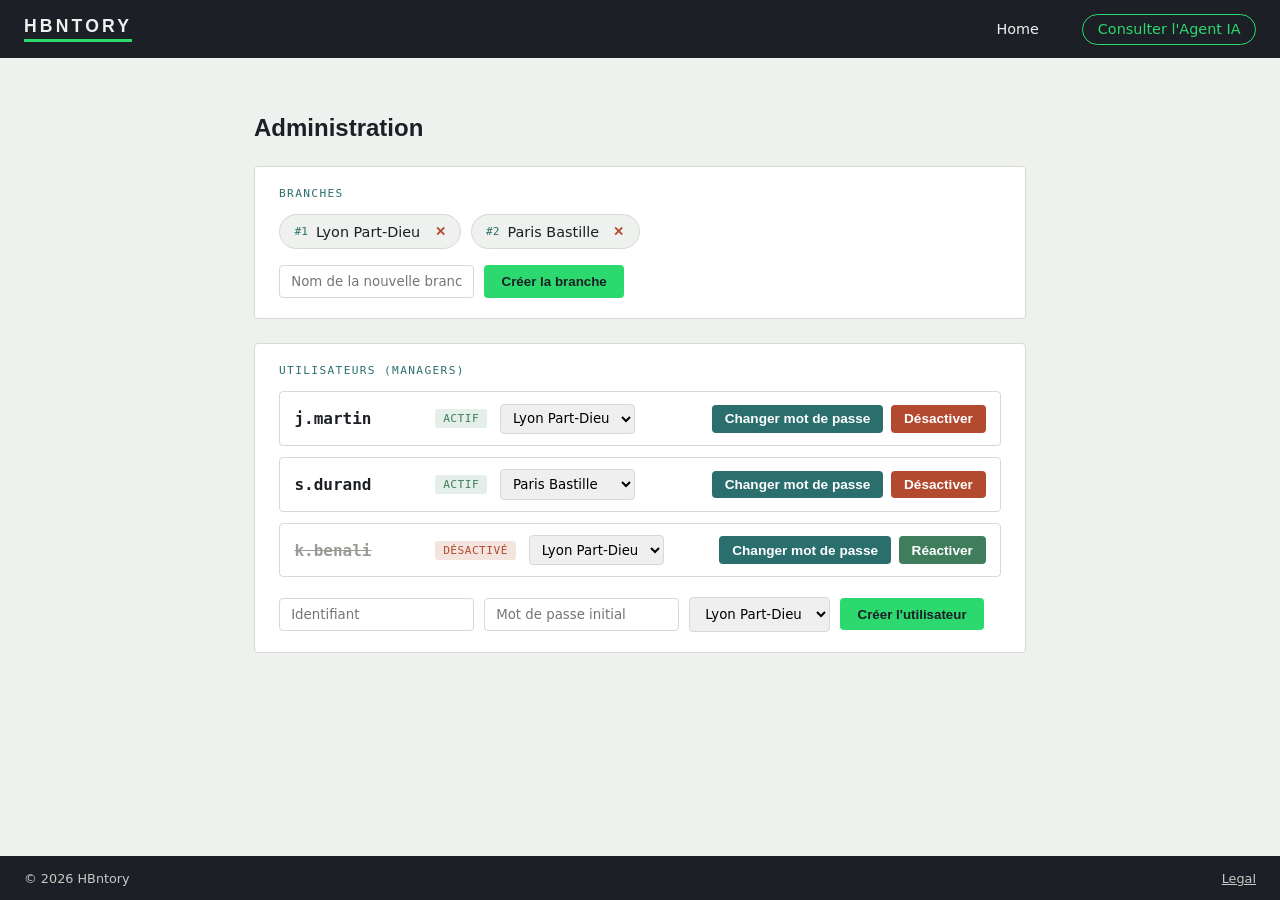
==== admin_web/index.html @ 2f9171f9 "Draft: First version of the potential admin page" ====
<!DOCTYPE html>
<html lang="fr">
<head>
<meta charset="UTF-8">
<meta name="viewport" content="width=device-width, initial-scale=1.0">
<title>HBntory — Administration</title>
<link rel="stylesheet" href="style.css">
</head>
<body>
  <header class="topbar">
    <div class="wordmark">HBNTORY</div>
    <nav class="topnav">
      <a href="index.html">Home</a>
      <a href="../client_web/index.html" class="nav-accent">Consulter l'Agent IA</a>
    </nav>
  </header>

  <main class="page">
    <h1>Administration</h1>

    <section class="ticket">
      <p class="ticket-label">Branches</p>
      <div id="branch-list" class="branch-list"></div>
      <form id="branch-form" class="inline-form">
        <input type="text" id="branch-name" placeholder="Nom de la nouvelle branche" required>
        <button type="submit" class="add">Créer la branche</button>
      </form>
    </section>

    <section class="ticket">
      <p class="ticket-label">Utilisateurs (managers)</p>
      <div id="user-list" class="user-list"></div>
      <form id="user-form" class="inline-form user-form">
        <input type="text" id="user-username" placeholder="Identifiant" required>
        <input type="password" id="user-password" placeholder="Mot de passe initial" required>
        <select id="user-branch" required></select>
        <button type="submit" class="add">Créer l'utilisateur</button>
      </form>
    </section>
  </main>

  <footer class="footbar">
    <span>© 2026 HBntory</span>
    <a href="#">Legal</a>
  </footer>

  <script src="app.js"></script>
</body>
</html>
---- admin_web/style.css ----
:root {
  --ink: #1c1f26;
  --paper: #eff1ee;
  --paper-raised: #ffffff;
  --amber: #2bd96e;
  --teal: #2b6e6e;
  --green: #3f7d5c;
  --brick: #b3492f;
  --line: #d7d9d3;
  --font-display: "Bahnschrift", "Arial Narrow", "Helvetica Neue", sans-serif;
  --font-body: system-ui, -apple-system, "Segoe UI", sans-serif;
  --font-mono: "JetBrains Mono", ui-monospace, "SFMono-Regular", Menlo, monospace;
}

* { box-sizing: border-box; }

body {
  margin: 0;
  background: var(--paper);
  color: var(--ink);
  font-family: var(--font-body);
  min-height: 100vh;
  display: flex;
  flex-direction: column;
}

.topbar {
  background: var(--ink);
  color: var(--paper);
  display: flex;
  justify-content: space-between;
  align-items: center;
  padding: 1rem 1.5rem;
}
.wordmark {
  font-family: var(--font-display);
  font-weight: 700;
  letter-spacing: 0.18em;
  font-size: 1.1rem;
  border-bottom: 3px solid var(--amber);
  padding-bottom: 2px;
}
.topnav a {
  color: var(--paper);
  text-decoration: none;
  margin-left: 1.5rem;
  font-size: 0.9rem;
  padding: 0.4rem 0.9rem;
  border-radius: 999px;
  transition: background 0.15s ease;
}
.topnav a:hover, .topnav a:focus-visible { background: rgba(255, 255, 255, 0.12); }
.topnav a.nav-accent { border: 1px solid var(--amber); color: var(--amber); }
.topnav a.nav-accent:hover { background: var(--amber); color: var(--ink); }

.page { flex: 1; max-width: 820px; margin: 0 auto; padding: 2.5rem 1.5rem 3rem; width: 100%; }
h1 { font-family: var(--font-display); font-weight: 600; font-size: 1.5rem; margin-bottom: 1.5rem; }

.ticket {
  background: var(--paper-raised);
  border: 1px solid var(--line);
  border-radius: 4px;
  padding: 1.25rem 1.5rem;
  margin-bottom: 1.5rem;
}
.ticket-label {
  font-family: var(--font-mono);
  text-transform: uppercase;
  font-size: 0.7rem;
  letter-spacing: 0.12em;
  color: var(--teal);
  margin: 0 0 0.9rem;
}

/* Branches */
.branch-list { display: flex; flex-wrap: wrap; gap: 0.6rem; margin-bottom: 1rem; }
.branch-chip {
  display: flex;
  align-items: center;
  gap: 0.5rem;
  background: var(--paper);
  border: 1px solid var(--line);
  border-radius: 999px;
  padding: 0.35rem 0.5rem 0.35rem 0.9rem;
  font-size: 0.9rem;
}
.branch-chip .tag {
  font-family: var(--font-mono);
  font-size: 0.7rem;
  color: var(--teal);
}
.branch-chip button {
  border: none;
  background: none;
  color: var(--brick);
  cursor: pointer;
  font-weight: 700;
  padding: 0.2rem 0.4rem;
}
.branch-chip button:hover { text-decoration: underline; }

/* Utilisateurs */
.user-list { display: flex; flex-direction: column; gap: 0.7rem; margin-bottom: 1.2rem; }
.user-row {
  display: flex;
  align-items: center;
  gap: 0.8rem;
  flex-wrap: wrap;
  border: 1px solid var(--line);
  border-radius: 4px;
  padding: 0.7rem 0.9rem;
}
.user-row .username { font-family: var(--font-mono); font-weight: 700; min-width: 8rem; }
.user-row.inactive .username { color: #9a9c95; text-decoration: line-through; }

.status-badge {
  font-size: 0.7rem;
  font-family: var(--font-mono);
  text-transform: uppercase;
  letter-spacing: 0.04em;
  padding: 0.2rem 0.5rem;
  border-radius: 3px;
}
.status-badge.active { background: #e3efe8; color: var(--green); }
.status-badge.inactive { background: #f4e4de; color: var(--brick); }

.user-row select {
  padding: 0.35rem 0.5rem;
  border: 1px solid var(--line);
  border-radius: 4px;
  font-family: var(--font-body);
}

.user-row .actions { margin-left: auto; display: flex; gap: 0.5rem; }
.user-row button {
  border: none;
  border-radius: 4px;
  padding: 0.4rem 0.8rem;
  font-weight: 700;
  cursor: pointer;
  font-size: 0.85rem;
  color: #fff;
}
.user-row .pwd-btn { background: var(--teal); }
.user-row .pwd-btn:hover { background: #234f4f; }
.user-row .toggle-btn.deactivate { background: var(--brick); }
.user-row .toggle-btn.deactivate:hover { background: #963c26; }
.user-row .toggle-btn.reactivate { background: var(--green); }
.user-row .toggle-btn.reactivate:hover { background: #356a4d; }

/* Formulaires inline */
.inline-form { display: flex; gap: 0.6rem; flex-wrap: wrap; align-items: center; }
.inline-form input, .inline-form select {
  padding: 0.5rem 0.7rem;
  border: 1px solid var(--line);
  border-radius: 4px;
  font-family: var(--font-body);
}
.inline-form input:focus-visible, .inline-form select:focus-visible {
  outline: 2px solid var(--teal);
  outline-offset: 1px;
}
.inline-form button.add {
  border: none;
  background: var(--amber);
  color: var(--ink);
  font-weight: 700;
  padding: 0.55rem 1.1rem;
  border-radius: 4px;
  cursor: pointer;
}
.inline-form button.add:hover { background: #c17d1e; }

.footbar {
  background: var(--ink);
  color: #c7c9c3;
  display: flex;
  justify-content: space-between;
  padding: 0.9rem 1.5rem;
  font-size: 0.8rem;
  margin-top: auto;
}
.footbar a { color: #c7c9c3; }
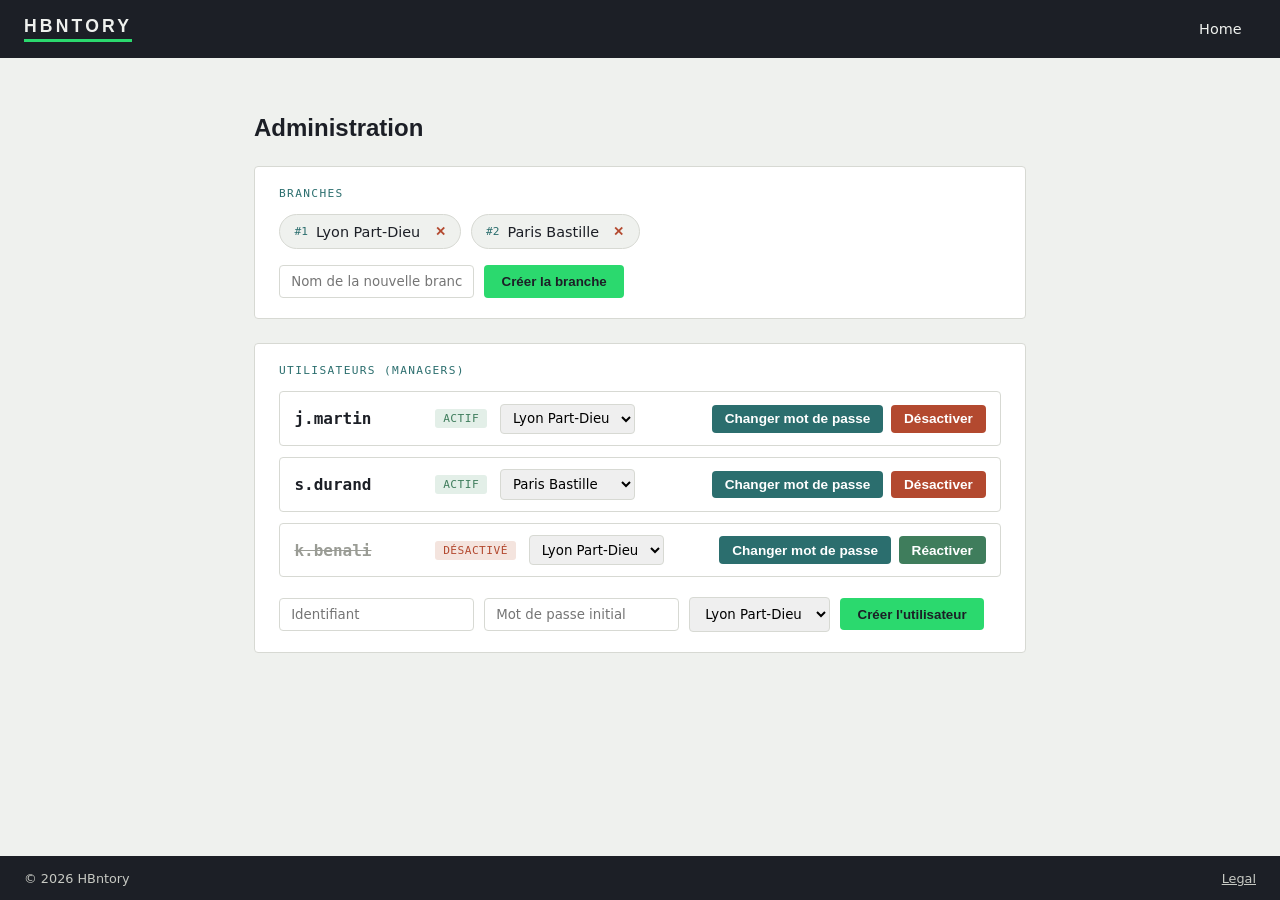
==== commit 8441800b: "Feat: Remove the bouton client" ====
--- a/admin_web/index.html
+++ b/admin_web/index.html
@@ -12,7 +12,6 @@
     <div class="wordmark">HBNTORY</div>
     <nav class="topnav">
       <a href="index.html">Home</a>
-      <a href="../client_web/index.html" class="nav-accent">Consulter l'Agent IA</a>
     </nav>
   </header>
 
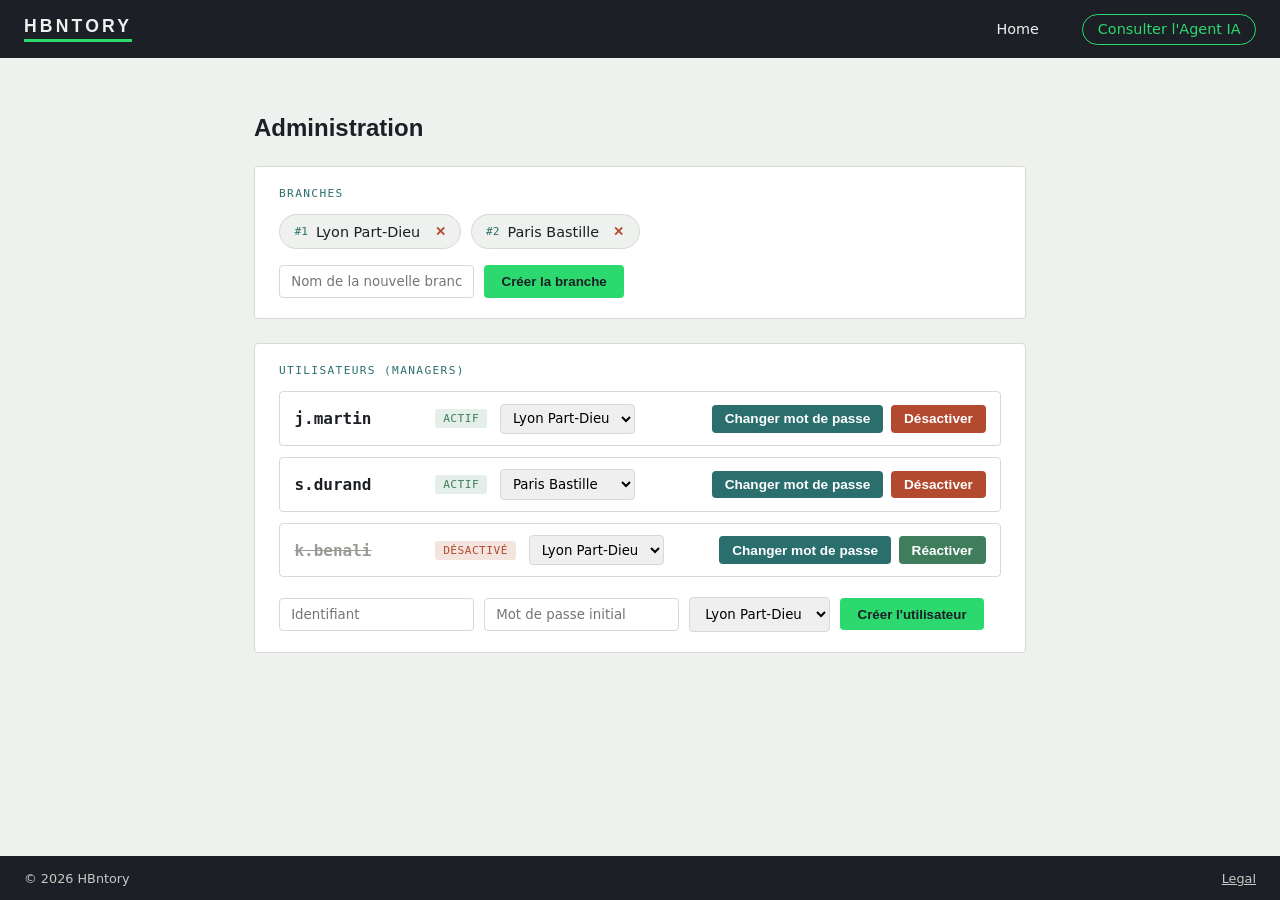
==== commit 3158a9ee: "Feat frontoffice/ Draft backoffice interface BRINGS the whole "Client side" with... - HTML interface" ====
--- a/admin_web/index.html
+++ b/admin_web/index.html
@@ -12,6 +12,7 @@
     <div class="wordmark">HBNTORY</div>
     <nav class="topnav">
       <a href="index.html">Home</a>
+      <a href="../client_web/index.html" class="nav-accent">Consulter l'Agent IA</a>
     </nav>
   </header>
 
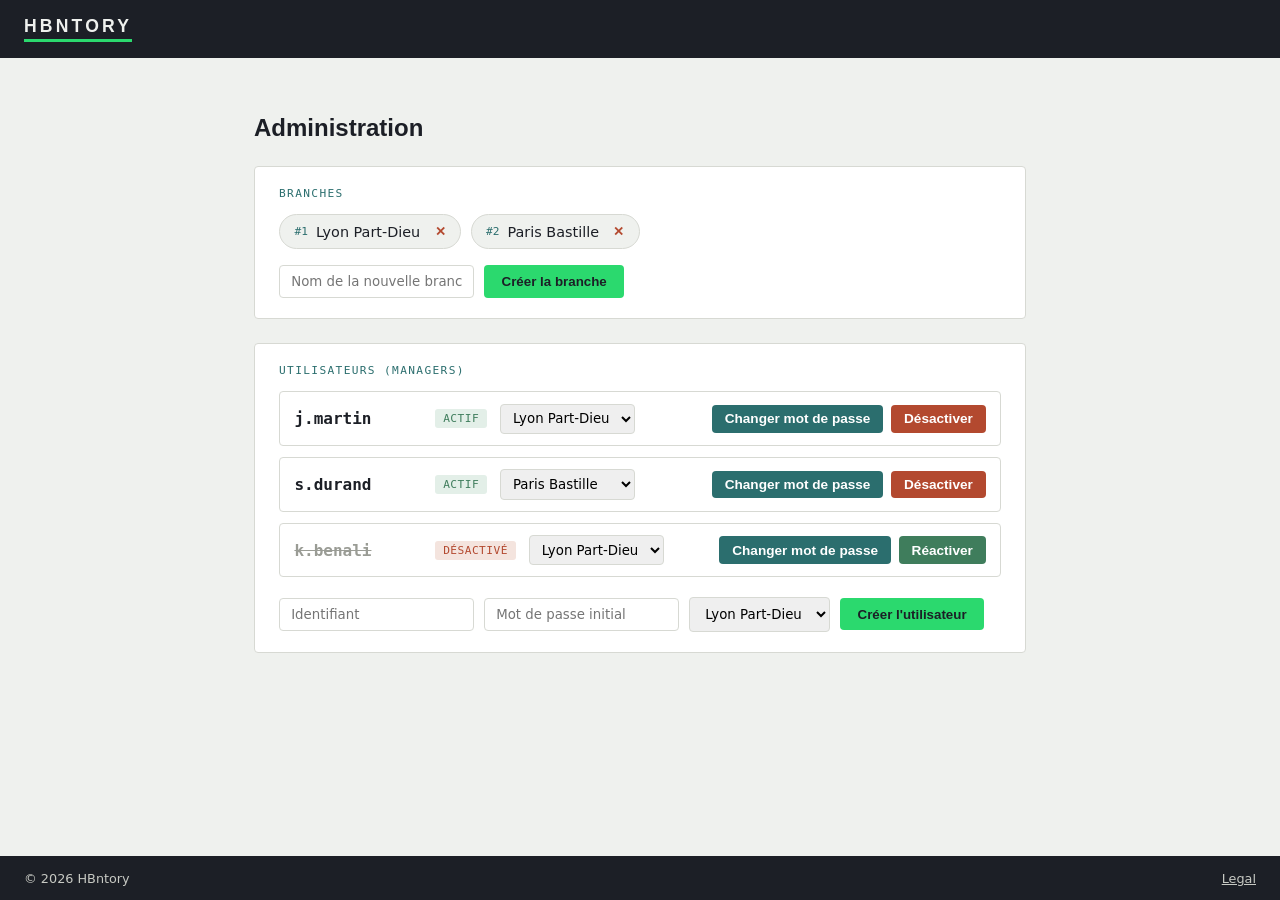
==== commit 844adafb: "Feat: Delete home button" ====
--- a/admin_web/index.html
+++ b/admin_web/index.html
@@ -11,8 +11,6 @@
   <header class="topbar">
     <div class="wordmark">HBNTORY</div>
     <nav class="topnav">
-      <a href="index.html">Home</a>
-      <a href="../client_web/index.html" class="nav-accent">Consulter l'Agent IA</a>
     </nav>
   </header>
 
